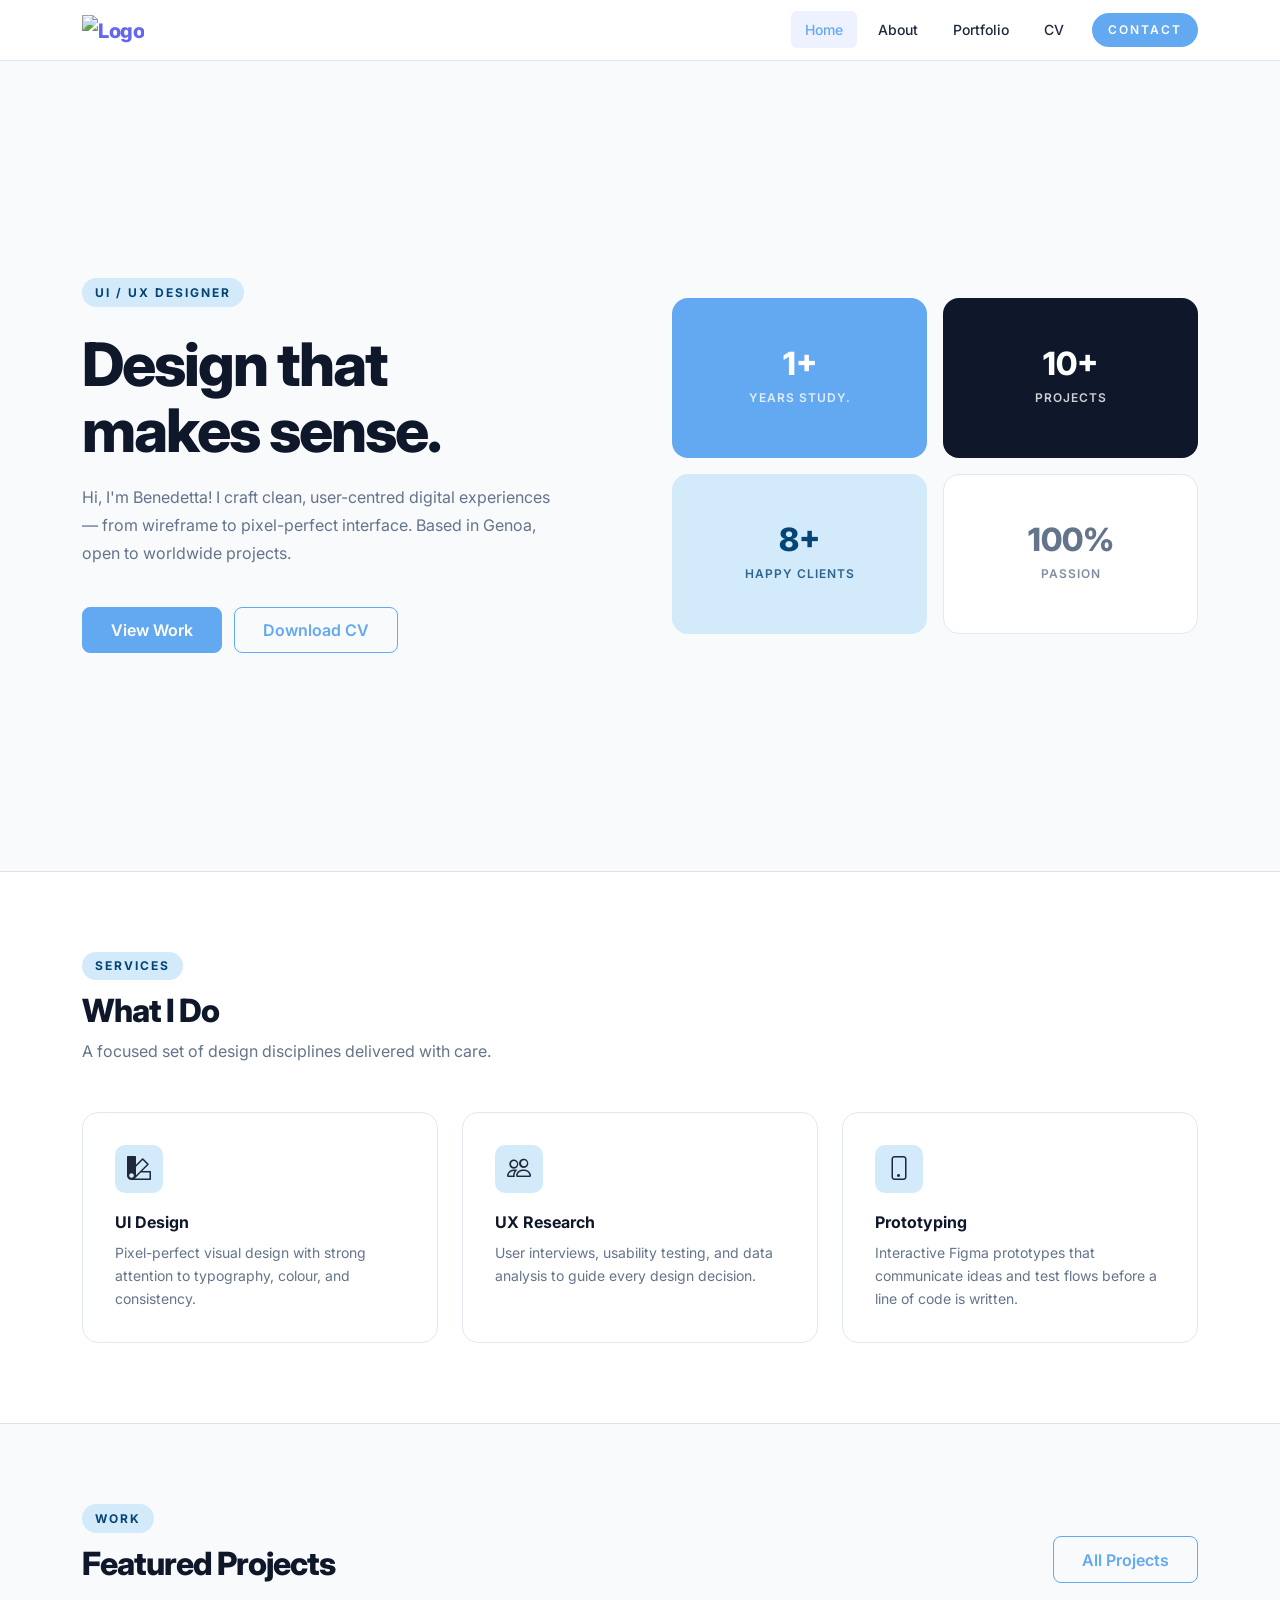
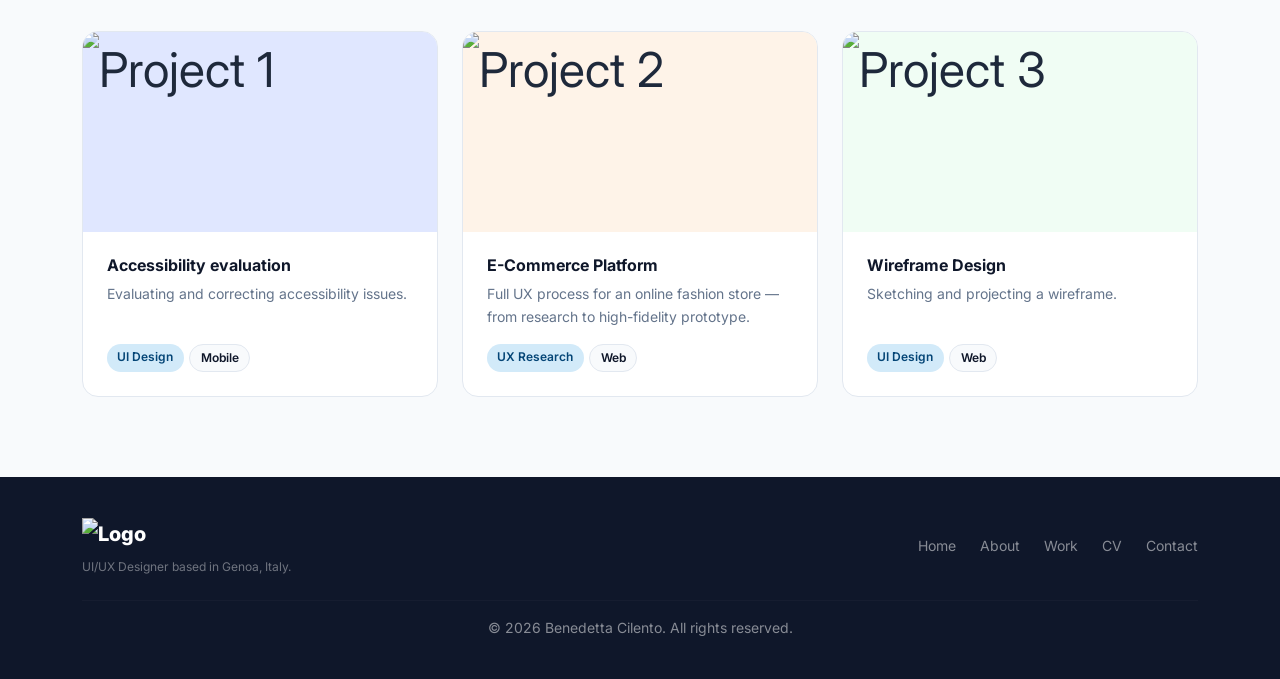
==== index.html @ 5333da93 "Add files via upload added pages" ====
<!DOCTYPE html>
<html lang="en">
<head>
    <meta charset="UTF-8">
    <meta name="viewport" content="width=device-width, initial-scale=1.0">
    <title>Portfolio — UI/UX Designer</title>
    <link rel="icon" type="image/svg+xml" href="favicon.svg">
    <link rel="preconnect" href="https://fonts.googleapis.com">
    <link href="https://fonts.googleapis.com/css2?family=Inter:wght@400;500;600;700;800&display=swap" rel="stylesheet">
    <link href="https://cdn.jsdelivr.net/npm/bootstrap@5.3.0/dist/css/bootstrap.min.css" rel="stylesheet">
    <link rel="stylesheet" href="https://cdn.jsdelivr.net/npm/bootstrap-icons@1.11.0/font/bootstrap-icons.css">
    <link rel="stylesheet" href="styles.css">
</head>
<body>

    <nav class="navbar navbar-expand-lg sticky-top">
        <div class="container">
            <a class="navbar-brand" href="index.html">
                <img src="imgs/Logo.svg" alt="Logo" style="width: 185px;">
            </a>
            <button class="navbar-toggler border-0" type="button" data-bs-toggle="collapse" data-bs-target="#navbarNav" aria-controls="navbarNav" aria-expanded="false" aria-label="Toggle navigation">
                <span class="navbar-toggler-icon"></span>
            </button>
            <div class="collapse navbar-collapse" id="navbarNav">
                <ul class="navbar-nav ms-auto align-items-lg-center gap-1">
                    <li class="nav-item"><a class="nav-link active" href="index.html">Home</a></li>
                    <li class="nav-item"><a class="nav-link" href="about.html">About</a></li>
                    <li class="nav-item"><a class="nav-link" href="portfolio.html">Portfolio</a></li>
                    <li class="nav-item"><a class="nav-link" href="cv.html">CV</a></li>
                    <li class="nav-item ms-lg-2">
                        <a class="btn-nav" href="contact.html">Contact</a>
                    </li>
                </ul>
            </div>
        </div>
    </nav>

    <section class="hero-section">
        <div class="container">
            <div class="hero-inner">
                <div>
                    <span class="hero-label">UI / UX Designer</span>
                    <h1>Design that<br>makes sense.</h1>
                    <p class="hero-desc">
                        Hi, I'm Benedetta! I craft clean, user-centred digital experiences — from wireframe 
                        to pixel-perfect interface. Based in Genoa, open to worldwide projects.
                    </p>
                    <div class="hero-btns">
                        <a href="portfolio.html" class="btn btn-primary">View Work</a>
                        <a href="cv.html" class="btn btn-outline-primary">Download CV</a>
                    </div>
                </div>

                <div class="hero-visual">
                    <div class="vis-card">
                        <span class="vis-number">1+</span>
                        <span class="vis-label">Years Study.</span>
                    </div>
                    <div class="vis-card">
                        <span class="vis-number">10+</span>
                        <span class="vis-label">Projects</span>
                    </div>
                    <div class="vis-card">
                        <span class="vis-number">8+</span>
                        <span class="vis-label">Happy Clients</span>
                    </div>
                    <div class="vis-card">
                        <span class="vis-number">100%</span>
                        <span class="vis-label">Passion</span>
                    </div>
                </div>
            </div>
        </div>
    </section>

    <section class="section-pad border-top">
        <div class="container">
            <div class="mb-5">
                <span class="section-label">Services</span>
                <h2 class="section-title">What I Do</h2>
                <p class="section-desc">A focused set of design disciplines delivered with care.</p>
            </div>
            <div class="services-grid">
                <div class="service-card">
                    <div class="service-icon"><i class="bi bi-palette2"></i></div>
                    <h4>UI Design</h4>
                    <p>Pixel-perfect visual design with strong attention to typography, colour, and consistency.</p>
                </div>
                <div class="service-card">
                    <div class="service-icon"><i class="bi bi-people"></i></div>
                    <h4>UX Research</h4>
                    <p>User interviews, usability testing, and data analysis to guide every design decision.</p>
                </div>
                <div class="service-card">
                    <div class="service-icon"><i class="bi bi-phone"></i></div>
                    <h4>Prototyping</h4>
                    <p>Interactive Figma prototypes that communicate ideas and test flows before a line of code is written.</p>
                </div>
            </div>
        </div>
    </section>

    <section class="section-pad border-top" style="background:#f8fafc">
        <div class="container">
            <div class="d-flex justify-content-between align-items-end mb-5">
                <div>
                    <span class="section-label">Work</span>
                    <h2 class="section-title mb-0">Featured Projects</h2>
                </div>
                <a href="portfolio.html" class="btn btn-outline-primary">All Projects</a>
            </div>
            <div class="projects-grid">
                <div class="project-card">
                    <div class="project-thumb" style="background:#e0e7ff">
                        <img src="imgs/Accessibilità.png" alt="Project 1" style="width:100%; height:100%; object-fit:cover;">
                    </div>
                    <div class="card-body">
                        <h4 class="card-title">Accessibility evaluation</h4>
                        <p class="card-text">Evaluating and correcting accessibility issues.</p>
                        <div class="card-tags">
                            <span class="tag">UI Design</span>
                            <span class="tag tag-dark">Mobile</span>
                        </div>
                    </div>
                </div>
                <div class="project-card">
                    <div class="project-thumb" style="background:#fef3e8">
                        <img src="imgs/E-commerce.png" alt="Project 2" style="width:100%; height:100%; object-fit:cover;">
                    </div>
                    <div class="card-body">
                        <h4 class="card-title">E-Commerce Platform</h4>
                        <p class="card-text">Full UX process for an online fashion store — from research to high-fidelity prototype.</p>
                        <div class="card-tags">
                            <span class="tag">UX Research</span>
                            <span class="tag tag-dark">Web</span>
                        </div>
                    </div>
                </div>
                <div class="project-card">
                    <div class="project-thumb" style="background:#f0fdf4">
                        <img src="imgs/Wireframing.png" alt="Project 3" style="width:100%; height:100%; object-fit:cover;">
                    </div>
                    <div class="card-body">
                        <h4 class="card-title">Wireframe Design</h4>
                        <p class="card-text">Sketching and projecting a wireframe.</p>
                        <div class="card-tags">
                            <span class="tag">UI Design</span>
                            <span class="tag tag-dark">Web</span>
                        </div>
                    </div>
                </div>
            </div>
        </div>
    </section>

    <footer>
        <div class="container">
            <div class="row align-items-center">
                <div class="col-sm-6">
                    <span class="footer-brand">
                        <img src="imgs/Logo-white.svg" alt="Logo" style="width: 185px;">
                    </span>
                    <p class="footer-desc">UI/UX Designer based in Genoa, Italy.</p>
                </div>
                <div class="col-sm-6">
                    <div class="footer-links">
                        <a href="index.html">Home</a>
                        <a href="about.html">About</a>
                        <a href="portfolio.html">Work</a>
                        <a href="cv.html">CV</a>
                        <a href="contact.html">Contact</a>
                    </div>
                </div>
            </div>
            <hr style="border-color: rgba(255,255,255,0.1); margin: 1.5rem 0 1rem;">
            <p style="font-size:0.875rem; text-align:center; margin:0;">&copy; 2026 Benedetta Cilento. All rights reserved.</p>
        </div>
    </footer>

    <script src="https://cdn.jsdelivr.net/npm/bootstrap@5.3.0/dist/js/bootstrap.bundle.min.js"></script>
</body>
</html>
---- styles.css ----
*, *::before, *::after {
  box-sizing: border-box;
  margin: 0;
  padding: 0;
}

body {
  font-family: "Inter", sans-serif;
  color: #1e293b;
  background-color: #ffffff;
  line-height: 1.6;
  -webkit-font-smoothing: antialiased;
}

.navbar {
  background-color: rgba(255, 255, 255, 0.97) !important;
  border-bottom: 1px solid #e2e8f0;
}
.navbar .navbar-brand {
  font-weight: 800 !important;
  color: #6366f1 !important;
  letter-spacing: -0.5px;
}
.navbar .nav-link {
  font-weight: 500;
  color: #1e293b !important;
  font-size: 0.875rem;
  border-radius: 6px;
  padding: 0.45rem 0.875rem !important;
  margin: 0 0.1rem;
}
.navbar .nav-link:hover, .navbar .nav-link.active {
  color: #63a9f1 !important;
  background-color: #eef2ff;
}
.navbar .btn-nav {
  display: inline-block;
  font-size: 0.75rem;
  font-weight: 700;
  letter-spacing: 2px;
  text-transform: uppercase;
  color: #ffffff;
  background-color: #63a9f1;
  padding: 0.3rem 0.8rem;
  border-radius: 100px;
  font-weight: 600;
  padding: 0.45rem 1rem;
  text-decoration: none;
}
.navbar .btn-nav:hover {
  background-color: #044576;
  color: #ffffff;
}

.page-header {
  background-color: #f8fafc;
  border-bottom: 1px solid #e2e8f0;
  padding: 3.5rem 0;
}
.page-header h1 {
  font-weight: 800;
  color: #0f172a;
  letter-spacing: -1.5px;
  font-size: 2.5rem;
  margin-bottom: 0.5rem;
}
.page-header p {
  color: #64748b;
  font-size: 1rem;
  max-width: 540px;
}

.hero-section {
  background-color: #f8fafc;
  padding: 5rem 0;
  min-height: 90vh;
  display: flex;
  align-items: center;
}
.hero-section .hero-inner {
  display: grid;
  grid-template-columns: 1fr 1fr;
  gap: 4rem;
  align-items: center;
}
@media (max-width: 900px) {
  .hero-section .hero-inner {
    grid-template-columns: 1fr;
    gap: 2.5rem;
  }
}
.hero-section .hero-label {
  display: inline-block;
  font-size: 0.75rem;
  font-weight: 700;
  letter-spacing: 2px;
  text-transform: uppercase;
  color: #044576;
  background-color: #d2eaf9;
  padding: 0.3rem 0.8rem;
  border-radius: 100px;
  margin-bottom: 1.5rem;
}
.hero-section h1 {
  font-size: clamp(2.5rem, 5vw, 3.75rem);
  font-weight: 800;
  color: #0f172a;
  line-height: 1.1;
  letter-spacing: -2px;
  margin-bottom: 1.25rem;
}
.hero-section .hero-desc {
  color: #64748b;
  font-size: 1rem;
  max-width: 480px;
  line-height: 1.75;
  margin-bottom: 2.5rem;
}
.hero-section .hero-btns {
  display: flex;
  gap: 0.75rem;
  flex-wrap: wrap;
}
.hero-section .hero-visual {
  display: grid;
  grid-template-columns: 1fr 1fr;
  grid-template-rows: 160px 160px;
  gap: 1rem;
}
@media (max-width: 900px) {
  .hero-section .hero-visual {
    grid-template-rows: 130px 130px;
  }
}
.hero-section .hero-visual .vis-card {
  border-radius: 16px;
  display: flex;
  align-items: center;
  justify-content: center;
  flex-direction: column;
  gap: 0.5rem;
  padding: 1.5rem;
}
.hero-section .hero-visual .vis-card:nth-child(1) {
  background-color: #63a9f1;
  color: #ffffff;
}
.hero-section .hero-visual .vis-card:nth-child(2) {
  background-color: #0f172a;
  color: #ffffff;
}
.hero-section .hero-visual .vis-card:nth-child(3) {
  background-color: #d2eaf9;
  color: #044576;
}
.hero-section .hero-visual .vis-card:nth-child(4) {
  background-color: #ffffff;
  border: 1.5px solid #e2e8f0;
  color: #64748b;
}
.hero-section .hero-visual .vis-card .vis-number {
  font-size: 2rem;
  font-weight: 800;
  line-height: 1;
}
.hero-section .hero-visual .vis-card .vis-label {
  font-size: 0.75rem;
  font-weight: 600;
  text-transform: uppercase;
  letter-spacing: 1px;
  opacity: 0.8;
  text-align: center;
}

.btn-primary {
  background-color: #63a9f1 !important;
  border-color: #63a9f1 !important;
  border-radius: 8px;
  font-weight: 600;
  padding: 0.65rem 1.75rem;
  font-family: "Inter", sans-serif;
}
.btn-primary:hover, .btn-primary:focus, .btn-primary:active {
  background-color: #044576 !important;
  border-color: #044576 !important;
  box-shadow: none !important;
}

.btn-outline-primary {
  color: #63a9f1 !important;
  border-color: #63a9f1 !important;
  border-radius: 8px;
  font-weight: 600;
  padding: 0.65rem 1.75rem;
  font-family: "Inter", sans-serif;
}
.btn-outline-primary:hover, .btn-outline-primary:focus, .btn-outline-primary:active {
  background-color: #044576 !important;
  border-color: #044576 !important;
  color: #ffffff !important;
  box-shadow: none !important;
}

.section-label {
  display: inline-block;
  font-size: 0.75rem;
  font-weight: 700;
  letter-spacing: 2px;
  text-transform: uppercase;
  color: #044576;
  background-color: #d2eaf9;
  padding: 0.3rem 0.8rem;
  border-radius: 100px;
  margin-bottom: 0.75rem;
}

.section-title {
  font-weight: 800;
  color: #0f172a;
  letter-spacing: -1px;
  font-size: 2rem;
  margin-bottom: 0.5rem;
}

.section-desc {
  color: #64748b;
  font-size: 1rem;
}

.services-grid {
  display: grid;
  grid-template-columns: repeat(3, 1fr);
  gap: 1.5rem;
}
@media (max-width: 768px) {
  .services-grid {
    grid-template-columns: 1fr;
  }
}
@media (min-width: 576px) and (max-width: 768px) {
  .services-grid {
    grid-template-columns: 1fr 1fr;
  }
}

.service-card {
  background: #ffffff;
  border: 1px solid #e2e8f0;
  border-radius: 16px;
  padding: 2rem;
}
.service-card .service-icon {
  width: 48px;
  height: 48px;
  display: flex;
  align-items: center;
  justify-content: center;
  background-color: #d2eaf9;
  border-radius: 10px;
  font-size: 1.5rem;
  margin-bottom: 1.25rem;
}
.service-card h4 {
  font-weight: 700;
  color: #0f172a;
  font-size: 1rem;
  margin-bottom: 0.5rem;
}
.service-card p {
  color: #64748b;
  font-size: 0.875rem;
  line-height: 1.65;
  margin: 0;
}

.projects-grid {
  display: grid;
  grid-template-columns: repeat(auto-fill, minmax(300px, 1fr));
  gap: 1.5rem;
}

.project-card {
  background: #ffffff;
  border: 1px solid #e2e8f0;
  border-radius: 16px;
  overflow: hidden;
  display: flex;
  flex-direction: column;
}
.project-card .project-thumb {
  height: 200px;
  width: 100%;
  display: flex;
  align-items: center;
  justify-content: center;
  font-size: 3rem;
}
.project-card .card-body {
  padding: 1.5rem;
  flex: 1;
  display: flex;
  flex-direction: column;
}
.project-card .card-title {
  font-weight: 700;
  color: #0f172a;
  font-size: 1rem;
  margin-bottom: 0.5rem;
}
.project-card .card-text {
  color: #64748b;
  font-size: 0.875rem;
  line-height: 1.6;
  margin-bottom: 1rem;
  flex: 1;
}
.project-card .card-tags {
  display: flex;
  flex-wrap: wrap;
  gap: 0.35rem;
}

.tag {
  display: inline-block;
  padding: 0.2rem 0.65rem;
  border-radius: 100px;
  font-size: 0.75rem;
  font-weight: 600;
  background-color: #d2eaf9;
  color: #044576;
}
.tag.tag-dark {
  background-color: #f8fafc;
  color: #0f172a;
  border: 1px solid #e2e8f0;
}

.about-flex {
  display: flex;
  gap: 4rem;
  align-items: flex-start;
}
@media (max-width: 768px) {
  .about-flex {
    flex-direction: column;
    gap: 2rem;
    align-items: center;
    text-align: center;
  }
}
.about-flex .about-photo {
  flex-shrink: 0;
  width: 180px;
  height: 180px;
  position: relative;
  border-radius: 50%;
  overflow: hidden;
  border: 4px solid #044576;
}
.about-flex .about-photo img {
  position: absolute;
  top: 58%;
  left: 50%;
  min-width: 100%;
  min-height: 100%;
  width: auto;
  height: auto;
  transform: translate(-50%, -50%);
  object-fit: cover;
  object-position: center;
  display: block;
  max-height: 120%;
}
.about-flex .about-bio h2 {
  font-weight: 800;
  color: #0f172a;
  letter-spacing: -1px;
  margin-bottom: 1rem;
}
.about-flex .about-bio p {
  color: #64748b;
  font-size: 1rem;
  line-height: 1.75;
  margin-bottom: 0.75rem;
}
.about-flex .about-bio p:last-child {
  margin-bottom: 0;
}

.skills-grid {
  display: grid;
  grid-template-columns: repeat(auto-fill, minmax(220px, 1fr));
  gap: 1rem;
}

.skill-card {
  background: #f8fafc;
  border: 1px solid #e2e8f0;
  border-radius: 10px;
  padding: 1.25rem;
}
.skill-card h4 {
  font-weight: 700;
  color: #0f172a;
  font-size: 0.875rem;
  margin-bottom: 0.4rem;
}
.skill-card p {
  color: #64748b;
  font-size: 0.875rem;
  margin: 0;
  line-height: 1.6;
}

.timeline {
  display: flex;
  flex-direction: column;
}

.timeline-item {
  display: flex;
  gap: 1.25rem;
  padding-bottom: 2rem;
}
.timeline-item:last-child {
  padding-bottom: 0;
}
.timeline-item:last-child .tl-line .line {
  display: none;
}
.timeline-item .tl-line {
  display: flex;
  flex-direction: column;
  align-items: center;
  flex-shrink: 0;
  width: 20px;
  margin-top: 3px;
}
.timeline-item .tl-line .dot {
  width: 14px;
  height: 14px;
  border-radius: 50%;
  background-color: #044576;
  flex-shrink: 0;
  border: 2px solid #ffffff;
  box-shadow: 0 0 0 2px #63a9f1;
}
.timeline-item .tl-line .line {
  width: 2px;
  flex: 1;
  background-color: #e2e8f0;
  margin-top: 6px;
  min-height: 30px;
}
.timeline-item .tl-content {
  flex: 1;
  padding-bottom: 0.25rem;
}
.timeline-item .tl-content h4 {
  font-weight: 700;
  color: #0f172a;
  font-size: 1rem;
  margin-bottom: 0.15rem;
}
.timeline-item .tl-content .tl-meta {
  font-size: 0.875rem;
  color: #044576;
  font-weight: 600;
  margin-bottom: 0.4rem;
}
.timeline-item .tl-content p {
  color: #64748b;
  font-size: 0.875rem;
  line-height: 1.65;
  margin: 0;
}

.contact-grid {
  display: grid;
  grid-template-columns: 1fr 340px;
  gap: 4rem;
}
@media (max-width: 900px) {
  .contact-grid {
    grid-template-columns: 1fr;
    gap: 2.5rem;
  }
}

.form-control,
.form-select {
  border: 1.5px solid #e2e8f0;
  border-radius: 8px;
  padding: 0.7rem 1rem;
  font-size: 0.875rem;
  color: #1e293b;
  font-family: "Inter", sans-serif;
}
.form-control:focus,
.form-select:focus {
  border-color: #6366f1;
  box-shadow: 0 0 0 3px rgba(99, 102, 241, 0.12);
  outline: none;
}
.form-control::placeholder,
.form-select::placeholder {
  color: #94a3b8;
}

.form-label {
  font-weight: 600;
  color: #0f172a;
  font-size: 0.875rem;
  margin-bottom: 0.5rem;
}

.contact-info-card {
  display: flex;
  align-items: flex-start;
  gap: 1rem;
  padding: 1.25rem;
  background: #f8fafc;
  border: 1px solid #e2e8f0;
  border-radius: 10px;
  margin-bottom: 1rem;
}
.contact-info-card:last-child {
  margin-bottom: 0;
}
.contact-info-card .ci-icon {
  font-size: 1.1rem;
  width: 38px;
  height: 38px;
  display: flex;
  align-items: center;
  justify-content: center;
  background-color: #eef2ff;
  border-radius: 8px;
  flex-shrink: 0;
  color: #044576;
}
.contact-info-card h6 {
  font-weight: 700;
  color: #0f172a;
  font-size: 0.875rem;
  margin-bottom: 0.15rem;
}
.contact-info-card p {
  color: #64748b;
  font-size: 0.875rem;
  margin: 0;
}
.contact-info-card a {
  color: #64748b;
  text-decoration: none;
}
.contact-info-card a:hover {
  color: #044576;

}

.cv-wrapper {
  max-width: 820px;
  margin: 0 auto;
  padding: 3rem 1rem;
}

.cv-header {
  display: flex;
  align-items: center;
  gap: 2rem;
  padding: 2.25rem;
  background: #044576;
  border-radius: 16px;
  color: #ffffff;
  margin-bottom: 2rem;
}
.cv-avatar {
  width: 88px;
  height: 88px;
  border-radius: 50%;
  overflow: hidden;
  border: 3px solid #FFFFFF;
  flex-shrink: 0;
  position: relative;
}
.cv-avatar img {
  width: 100%;
  height: 120%;
  object-fit: cover;
  object-position: center;
  display: block;
}
.cv-header h1 {
  font-weight: 800;
  font-size: 1.75rem;
  letter-spacing: -0.5px;
  margin-bottom: 0.15rem;
  color: #ffffff;
}
.cv-header .cv-role {
  color: rgba(255, 255, 255, 0.6);
  font-size: 0.875rem;
  margin-bottom: 0.8rem;
}
.cv-header .cv-contacts {
  display: flex;
  flex-wrap: wrap;
  gap: 1rem;
}
.cv-header .cv-contacts span {
  font-size: 0.875rem;
  color: rgba(255, 255, 255, 0.5);
}
.cv-header .cv-contacts span i {
  margin-right: 0.25rem;
  color: #63a9f1;
}
@media (max-width: 576px) {
  .cv-header {
    flex-direction: column;
    text-align: center;
  }
  .cv-header .cv-contacts {
    justify-content: center;
  }
}

.cv-body {
  display: grid;
  grid-template-columns: 1fr 240px;
  gap: 2.5rem;
}
@media (max-width: 640px) {
  .cv-body {
    grid-template-columns: 1fr;
  }
}

.cv-section {
  margin-bottom: 2rem;
}
.cv-section:last-child {
  margin-bottom: 0;
}
.cv-section .cv-section-title {
  font-weight: 700;
  font-size: 0.75rem;
  text-transform: uppercase;
  letter-spacing: 2.5px;
  color: #044576;
  padding-bottom: 0.5rem;
  border-bottom: 2px solid #e2e8f0;
  margin-bottom: 1.25rem;
}

.cv-item {
  margin-bottom: 1.5rem;
}
.cv-item:last-child {
  margin-bottom: 0;
}
.cv-item .cv-item-header {
  display: flex;
  justify-content: space-between;
  align-items: flex-start;
  flex-wrap: wrap;
  gap: 0.25rem;
  margin-bottom: 0.15rem;
}
.cv-item .cv-item-header h4 {
  font-weight: 700;
  color: #0f172a;
  font-size: 0.875rem;
  margin: 0;
}
.cv-item .cv-item-header .cv-date {
  font-size: 0.75rem;
  color: #64748b;
  font-weight: 500;
  white-space: nowrap;
}
.cv-item .cv-company {
  font-size: 0.75rem;
  color: #63a9f1;
  font-weight: 600;
  margin-bottom: 0.35rem;
}
.cv-item p {
  font-size: 0.875rem;
  color: #64748b;
  margin: 0;
  line-height: 1.65;
}

.cv-skill-tag {
  display: inline-block;
  padding: 0.25rem 0.65rem;
  border-radius: 6px;
  font-size: 0.75rem;
  font-weight: 600;
  background-color: #f8fafc;
  color: #1e293b;
  border: 1px solid #e2e8f0;
  margin: 0.2rem;
}

@media print {
  .cv-print-btn {
    display: none;
  }
}

@media print {
  .navbar, footer {
    display: none;
  }
  .cv-wrapper {
    padding: 0;
    max-width: 100%;
  }
  .cv-header {
    -webkit-print-color-adjust: exact;
    print-color-adjust: exact;
  }
}
footer {
  background-color: #0f172a;
  color: rgba(255, 255, 255, 0.5);
  padding: 2.5rem 0;
}
footer a {
  color: rgba(255, 255, 255, 0.5);
  text-decoration: none;
}
footer a:hover {
  color: #ffffff;
}
footer .footer-brand {
  font-weight: 800;
  color: #ffffff;
  font-size: 1.25rem;
  display: inline-block;
  margin-bottom: 0.4rem;
}
footer .footer-desc {
  font-size: 0.75rem;
  color: rgba(255, 255, 255, 0.4);
  margin: 0;
}
footer .footer-links {
  display: flex;
  gap: 1.5rem;
  justify-content: flex-end;
  align-items: center;
  height: 100%;
}
@media (max-width: 576px) {
  footer .footer-links {
    justify-content: center;
    margin-top: 1.5rem;
  }
}
footer .footer-links a {
  font-size: 0.875rem;
}

.section-pad {
  padding: 5rem 0;
}
@media (max-width: 768px) {
  .section-pad {
    padding: 3rem 0;
  }
}

.divider {
  border: none;
  border-top: 1px solid #e2e8f0;
  margin: 0;
}
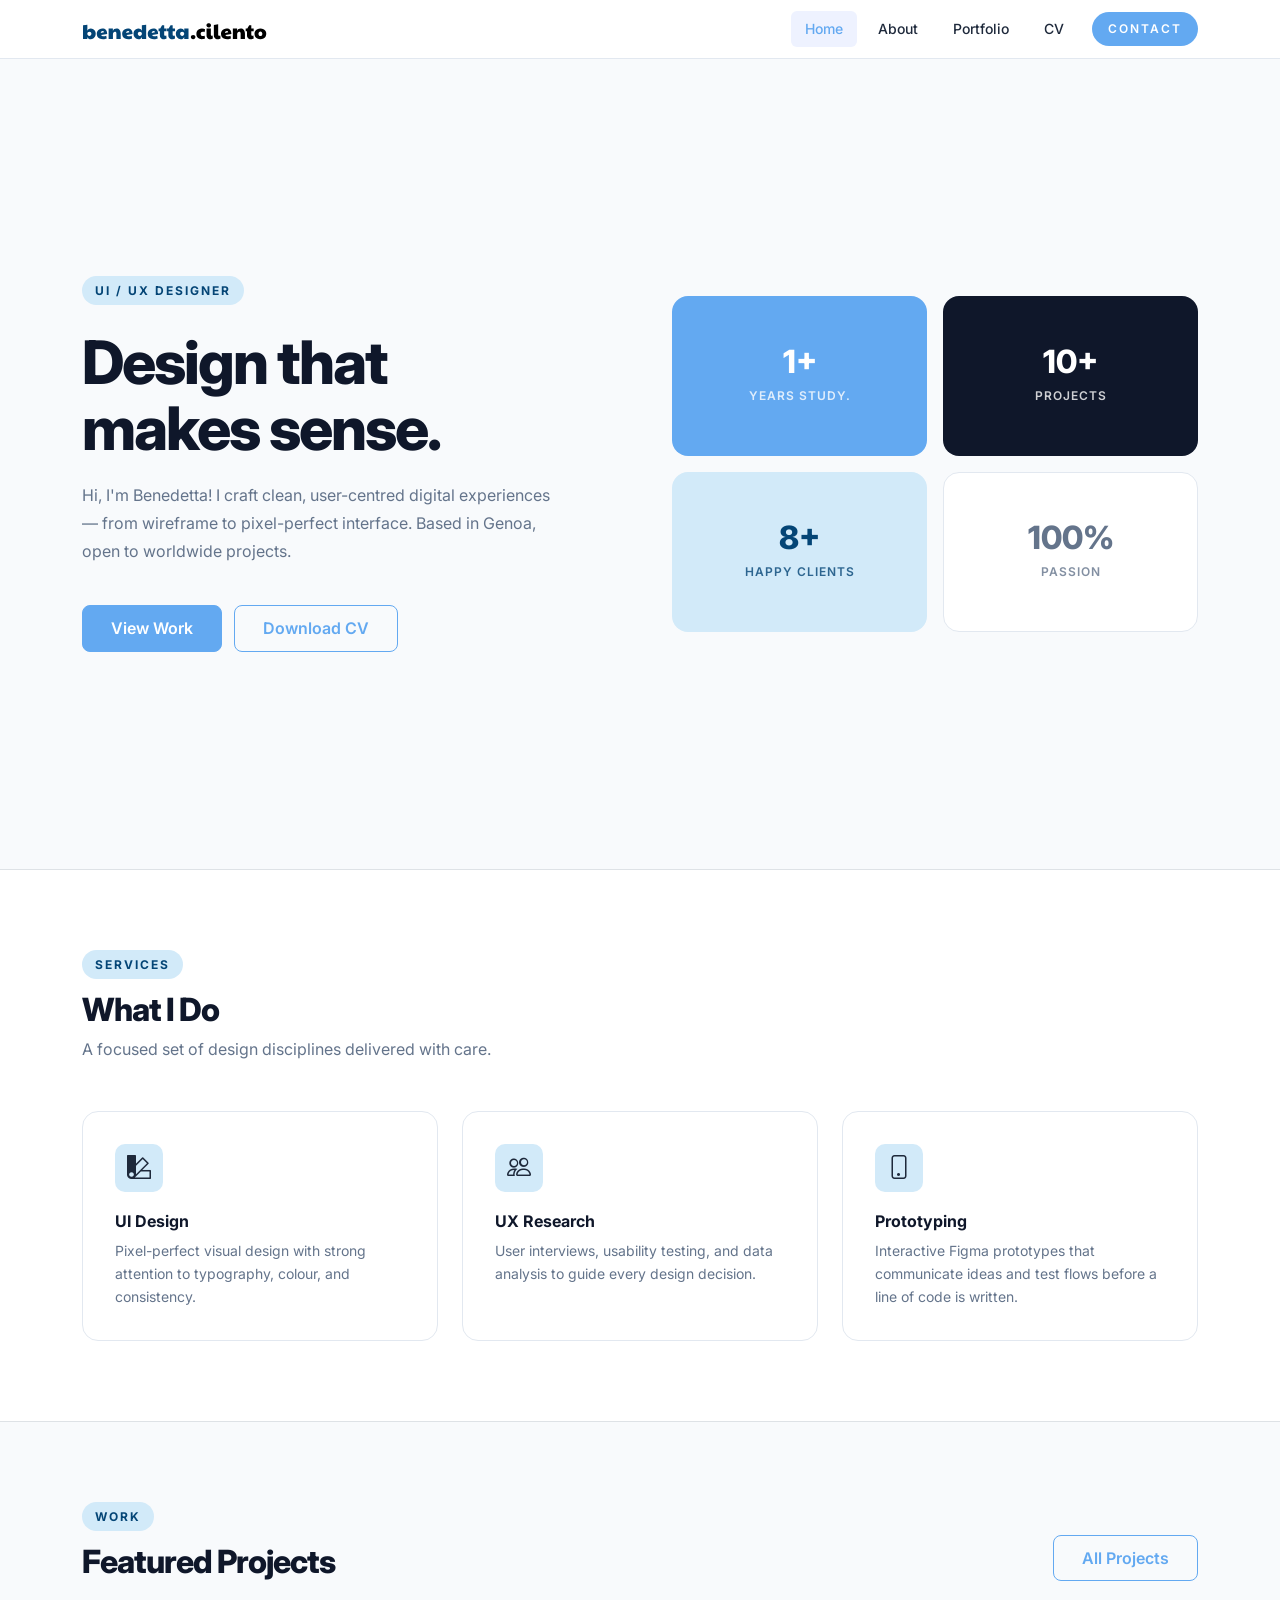
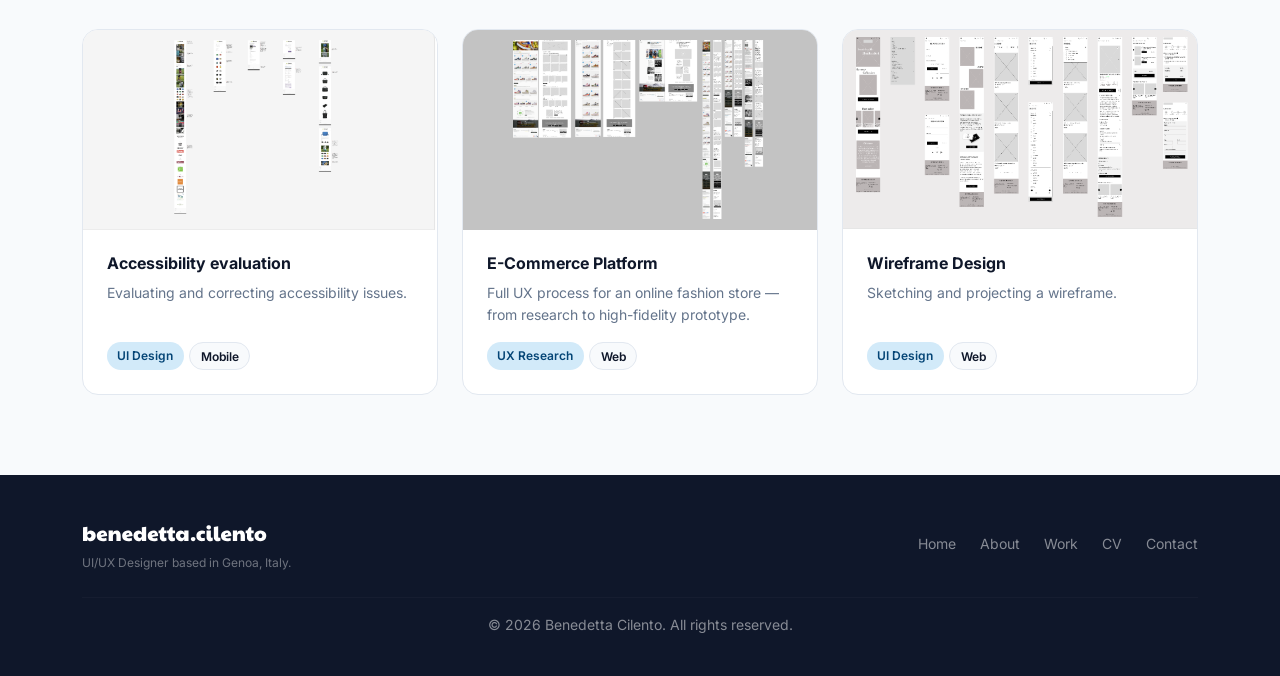
==== commit 42edd18e: "updated accesibility project image name" ====
--- a/index.html
+++ b/index.html
@@ -112,7 +112,7 @@
             <div class="projects-grid">
                 <div class="project-card">
                     <div class="project-thumb" style="background:#e0e7ff">
-                        <img src="imgs/Accessibilità.png" alt="Project 1" style="width:100%; height:100%; object-fit:cover;">
+                        <img src="imgs/Accessibilita.png" alt="Project 1" style="width:100%; height:100%; object-fit:cover;">
                     </div>
                     <div class="card-body">
                         <h4 class="card-title">Accessibility evaluation</h4>
